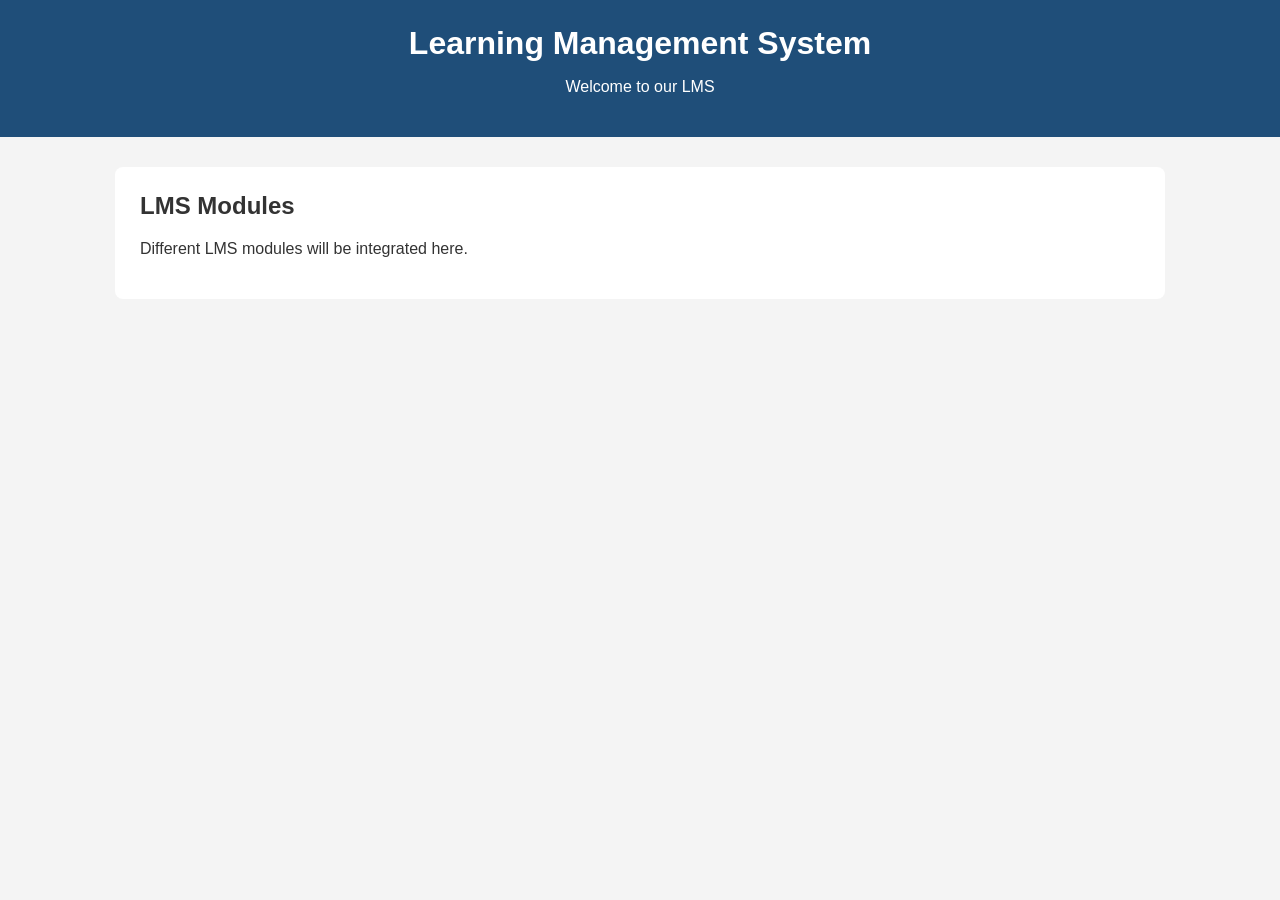
==== index.html @ fb687afc "Add basic LMS page" ====
<!DOCTYPE html>
<html lang="en">
<head>
    <meta charset="UTF-8">
    <meta name="viewport" content="width=device-width, initial-scale=1.0">

    <title>LMS - Learning Management System</title>

    <link rel="stylesheet" href="style.css">
</head>

<body>

    <header>
        <h1>Learning Management System</h1>
        <p>Welcome to our LMS</p>
    </header>

    <main>
        <h2>LMS Modules</h2>
        <p>Different LMS modules will be integrated here.</p>
    </main>

    <script src="script.js"></script>

</body>
</html>
---- style.css ----
body {
    font-family: Arial, sans-serif;
    margin: 0;
    background-color: #f4f4f4;
    color: #333;
}

header {
    background-color: #1f4e79;
    color: white;
    text-align: center;
    padding: 25px;
}

header h1 {
    margin: 0 0 10px;
}

main {
    width: 90%;
    max-width: 1000px;
    margin: 30px auto;
    background-color: white;
    padding: 25px;
    border-radius: 8px;
}

h2 {
    margin-top: 0;
}
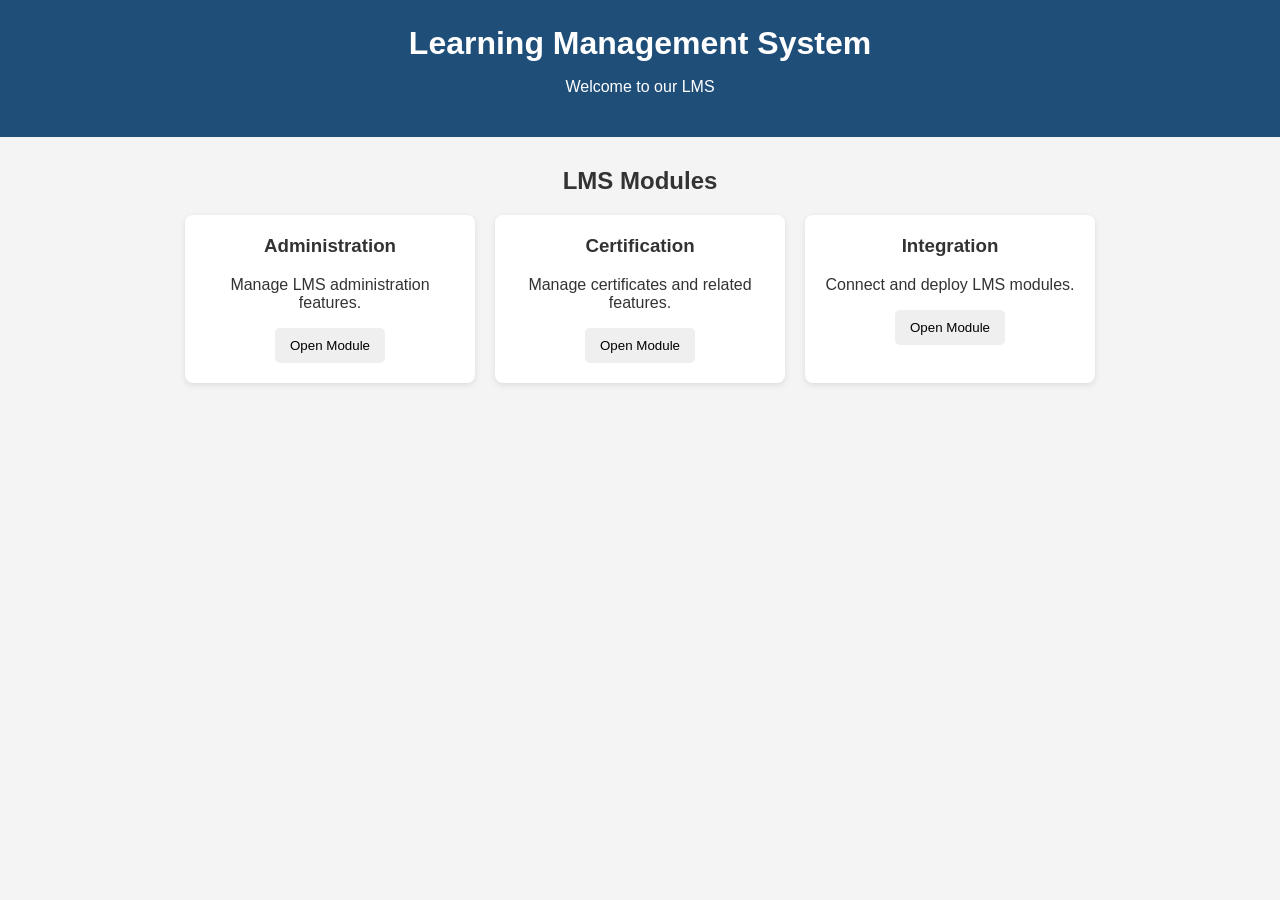
==== commit 6f91aeb9: "Create LMS module interface" ====
--- a/index.html
+++ b/index.html
@@ -18,7 +18,34 @@
 
     <main>
         <h2>LMS Modules</h2>
-        <p>Different LMS modules will be integrated here.</p>
+
+        <div class="modules">
+
+            <div class="module">
+                <h3>Administration</h3>
+                <p>Manage LMS administration features.</p>
+                <button onclick="openModule('Administration')">
+                    Open Module
+                </button>
+            </div>
+
+            <div class="module">
+                <h3>Certification</h3>
+                <p>Manage certificates and related features.</p>
+                <button onclick="openModule('Certification')">
+                    Open Module
+                </button>
+            </div>
+
+            <div class="module">
+                <h3>Integration</h3>
+                <p>Connect and deploy LMS modules.</p>
+                <button onclick="openModule('Integration')">
+                    Open Module
+                </button>
+            </div>
+
+        </div>
     </main>
 
     <script src="script.js"></script>
--- a/style.css
+++ b/style.css
@@ -20,11 +20,36 @@
     width: 90%;
     max-width: 1000px;
     margin: 30px auto;
-    background-color: white;
-    padding: 25px;
-    border-radius: 8px;
 }
 
-h2 {
+main h2 {
+    text-align: center;
+    margin-bottom: 20px;
+}
+
+.modules {
+    display: flex;
+    gap: 20px;
+    flex-wrap: wrap;
+    justify-content: center;
+}
+
+.module {
+    background-color: white;
+    width: 250px;
+    padding: 20px;
+    border-radius: 8px;
+    text-align: center;
+    box-shadow: 0 2px 6px rgba(0, 0, 0, 0.1);
+}
+
+.module h3 {
     margin-top: 0;
+}
+
+.module button {
+    padding: 10px 15px;
+    border: none;
+    border-radius: 5px;
+    cursor: pointer;
 }
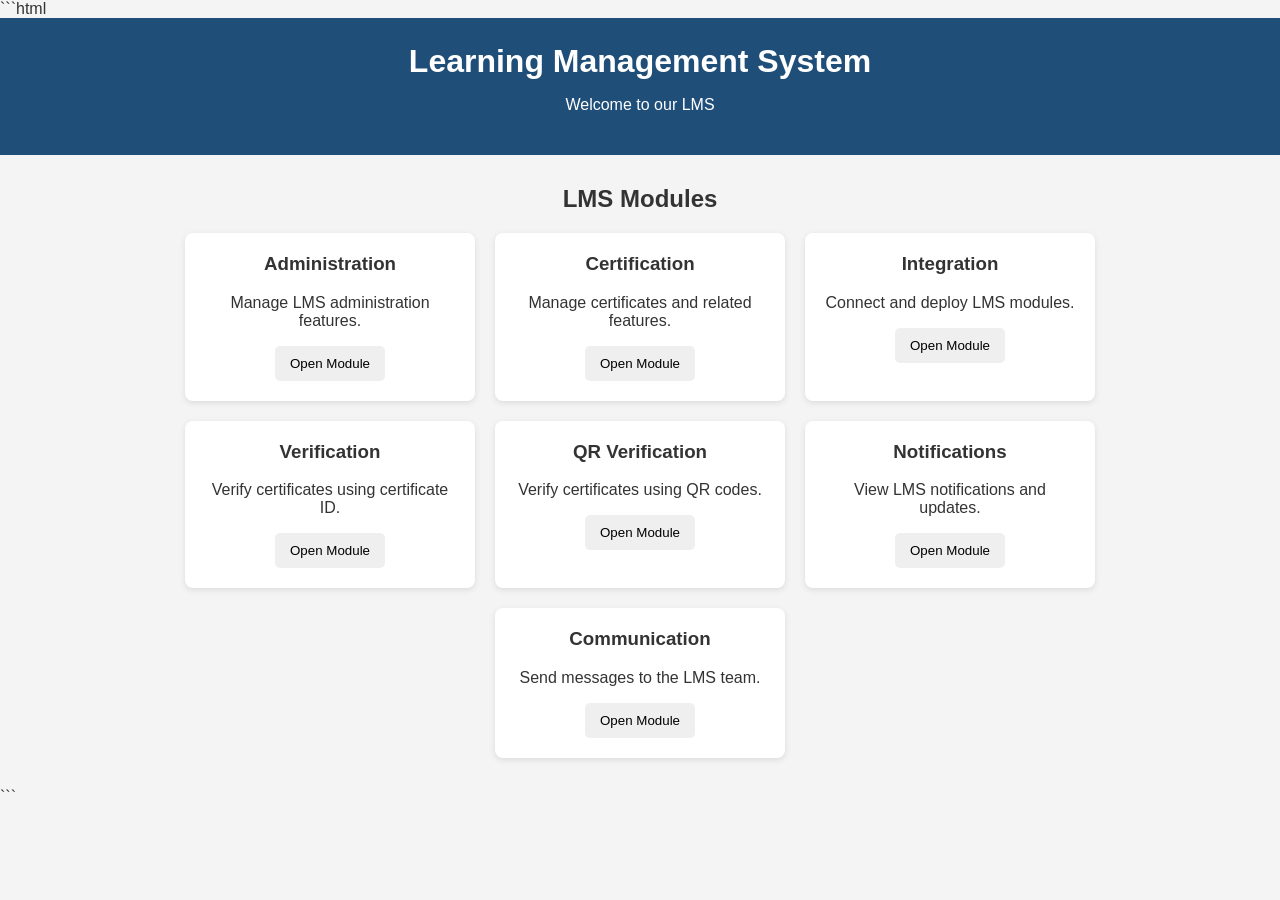
==== commit c0a4ebd4: "Integrate LMS modules with homepage" ====
--- a/index.html
+++ b/index.html
@@ -1,11 +1,11 @@
+```html
 <!DOCTYPE html>
 <html lang="en">
+
 <head>
     <meta charset="UTF-8">
     <meta name="viewport" content="width=device-width, initial-scale=1.0">
-
     <title>LMS - Learning Management System</title>
-
     <link rel="stylesheet" href="style.css">
 </head>
 
@@ -45,10 +45,44 @@
                 </button>
             </div>
 
+            <div class="module">
+                <h3>Verification</h3>
+                <p>Verify certificates using certificate ID.</p>
+                <button onclick="openModule('Verification')">
+                    Open Module
+                </button>
+            </div>
+
+            <div class="module">
+                <h3>QR Verification</h3>
+                <p>Verify certificates using QR codes.</p>
+                <button onclick="openModule('QR Verification')">
+                    Open Module
+                </button>
+            </div>
+
+            <div class="module">
+                <h3>Notifications</h3>
+                <p>View LMS notifications and updates.</p>
+                <button onclick="openModule('Notifications')">
+                    Open Module
+                </button>
+            </div>
+
+            <div class="module">
+                <h3>Communication</h3>
+                <p>Send messages to the LMS team.</p>
+                <button onclick="openModule('Communication')">
+                    Open Module
+                </button>
+            </div>
+
         </div>
     </main>
 
     <script src="script.js"></script>
 
 </body>
-</html>+
+</html>
+```
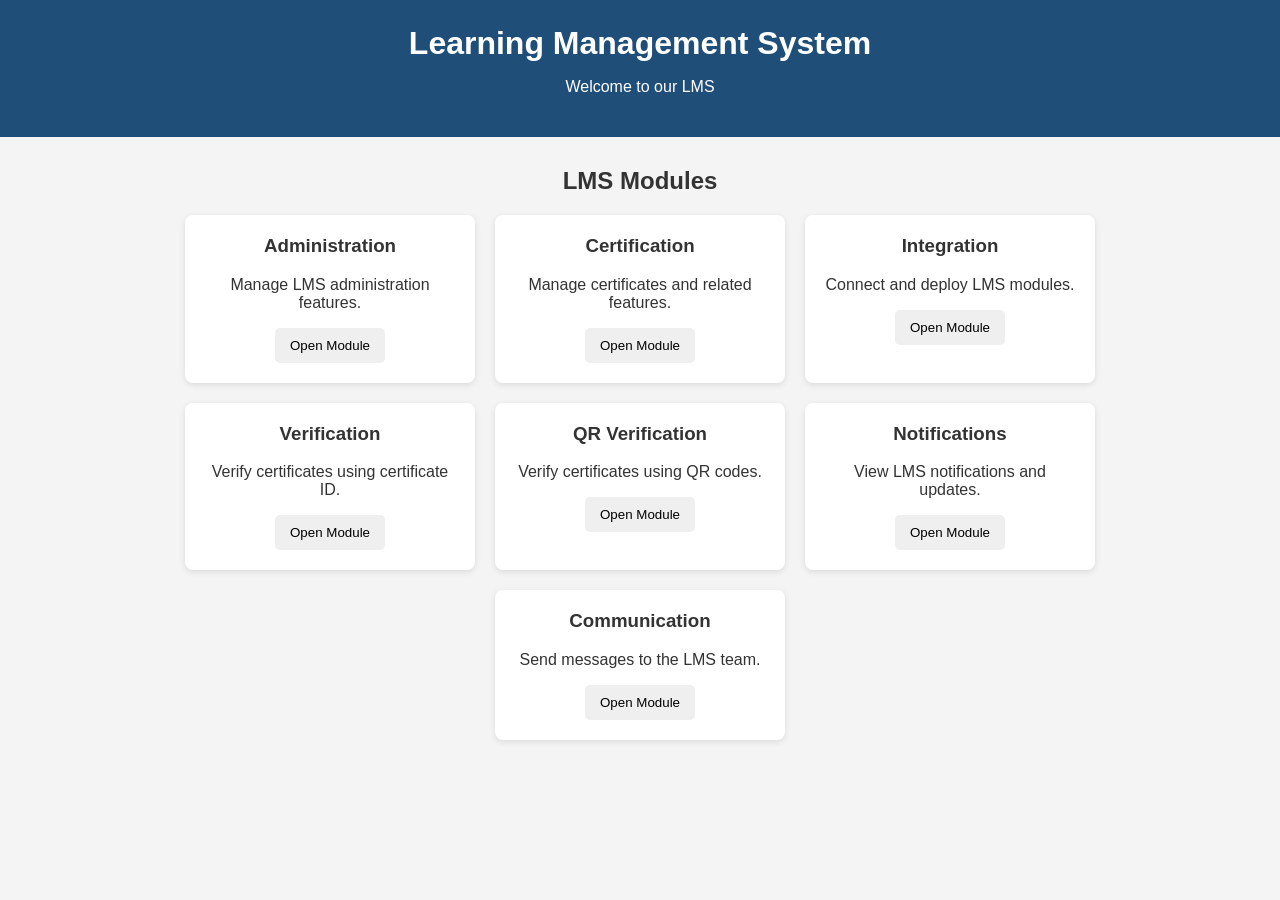
==== commit 65c02fa7: "Fix HTML code formatting" ====
--- a/index.html
+++ b/index.html
@@ -1,4 +1,3 @@
-```html
 <!DOCTYPE html>
 <html lang="en">
 
@@ -85,4 +84,3 @@
 </body>
 
 </html>
-```
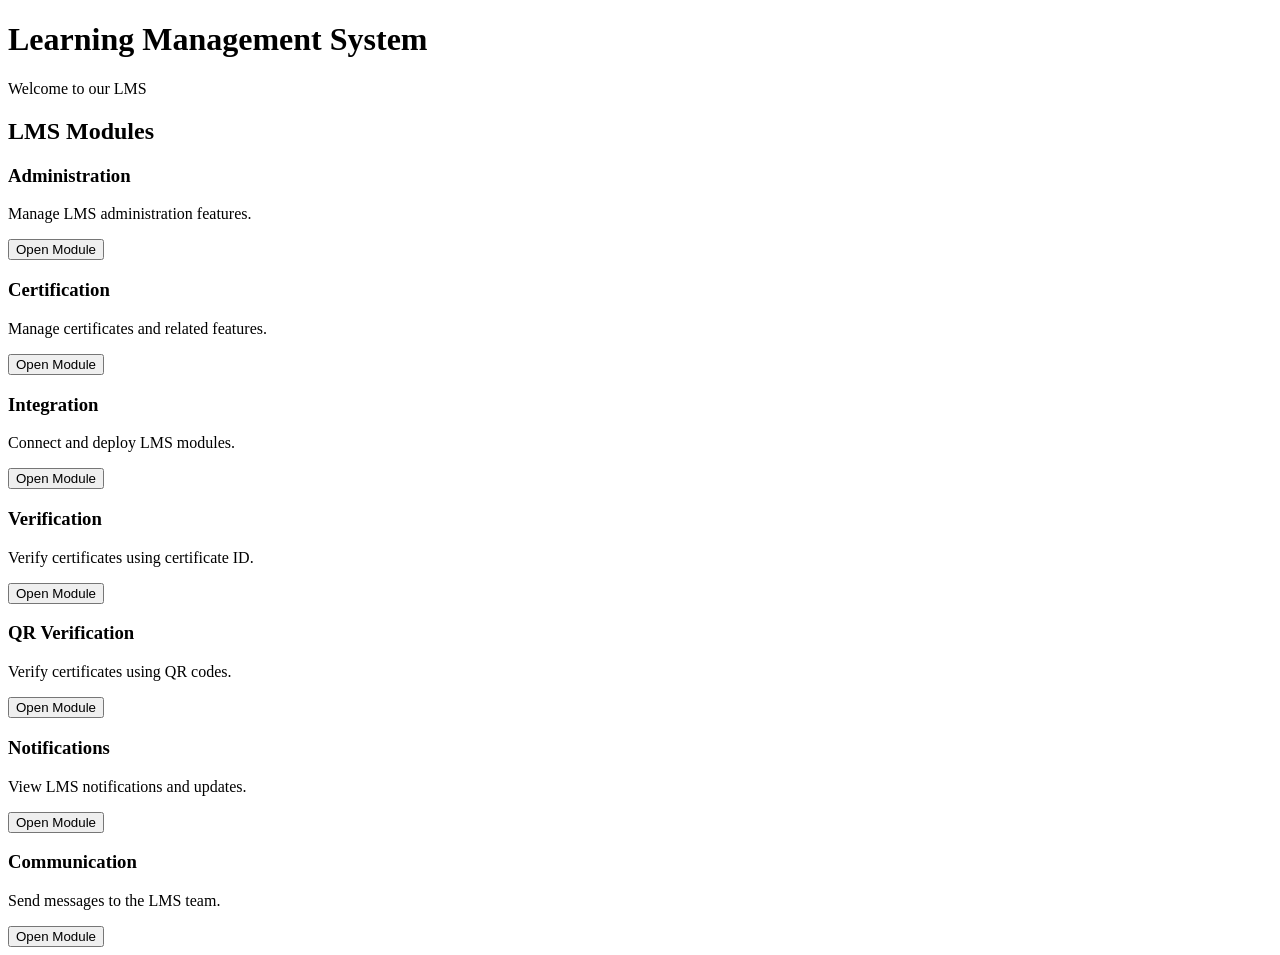
==== commit 3d76ad96: "Fix index HTML structure" ====
--- a/index.html
+++ b/index.html
@@ -1,86 +1,42 @@
-<!DOCTYPE html>
+﻿<!DOCTYPE html>
 <html lang="en">
-
 <head>
     <meta charset="UTF-8">
     <meta name="viewport" content="width=device-width, initial-scale=1.0">
-    <title>LMS - Learning Management System</title>
-    <link rel="stylesheet" href="style.css">
+    <title>Learning Management System</title>
 </head>
+<body>
+    <h1>Learning Management System</h1>
+    <p>Welcome to our LMS</p>
 
-<body>
+    <h2>LMS Modules</h2>
 
-    <header>
-        <h1>Learning Management System</h1>
-        <p>Welcome to our LMS</p>
-    </header>
+    <h3>Administration</h3>
+    <p>Manage LMS administration features.</p>
+    <button>Open Module</button>
 
-    <main>
-        <h2>LMS Modules</h2>
+    <h3>Certification</h3>
+    <p>Manage certificates and related features.</p>
+    <button>Open Module</button>
 
-        <div class="modules">
+    <h3>Integration</h3>
+    <p>Connect and deploy LMS modules.</p>
+    <button>Open Module</button>
 
-            <div class="module">
-                <h3>Administration</h3>
-                <p>Manage LMS administration features.</p>
-                <button onclick="openModule('Administration')">
-                    Open Module
-                </button>
-            </div>
+    <h3>Verification</h3>
+    <p>Verify certificates using certificate ID.</p>
+    <button>Open Module</button>
 
-            <div class="module">
-                <h3>Certification</h3>
-                <p>Manage certificates and related features.</p>
-                <button onclick="openModule('Certification')">
-                    Open Module
-                </button>
-            </div>
+    <h3>QR Verification</h3>
+    <p>Verify certificates using QR codes.</p>
+    <button>Open Module</button>
 
-            <div class="module">
-                <h3>Integration</h3>
-                <p>Connect and deploy LMS modules.</p>
-                <button onclick="openModule('Integration')">
-                    Open Module
-                </button>
-            </div>
+    <h3>Notifications</h3>
+    <p>View LMS notifications and updates.</p>
+    <button>Open Module</button>
 
-            <div class="module">
-                <h3>Verification</h3>
-                <p>Verify certificates using certificate ID.</p>
-                <button onclick="openModule('Verification')">
-                    Open Module
-                </button>
-            </div>
-
-            <div class="module">
-                <h3>QR Verification</h3>
-                <p>Verify certificates using QR codes.</p>
-                <button onclick="openModule('QR Verification')">
-                    Open Module
-                </button>
-            </div>
-
-            <div class="module">
-                <h3>Notifications</h3>
-                <p>View LMS notifications and updates.</p>
-                <button onclick="openModule('Notifications')">
-                    Open Module
-                </button>
-            </div>
-
-            <div class="module">
-                <h3>Communication</h3>
-                <p>Send messages to the LMS team.</p>
-                <button onclick="openModule('Communication')">
-                    Open Module
-                </button>
-            </div>
-
-        </div>
-    </main>
-
-    <script src="script.js"></script>
-
+    <h3>Communication</h3>
+    <p>Send messages to the LMS team.</p>
+    <button>Open Module</button>
 </body>
-
 </html>
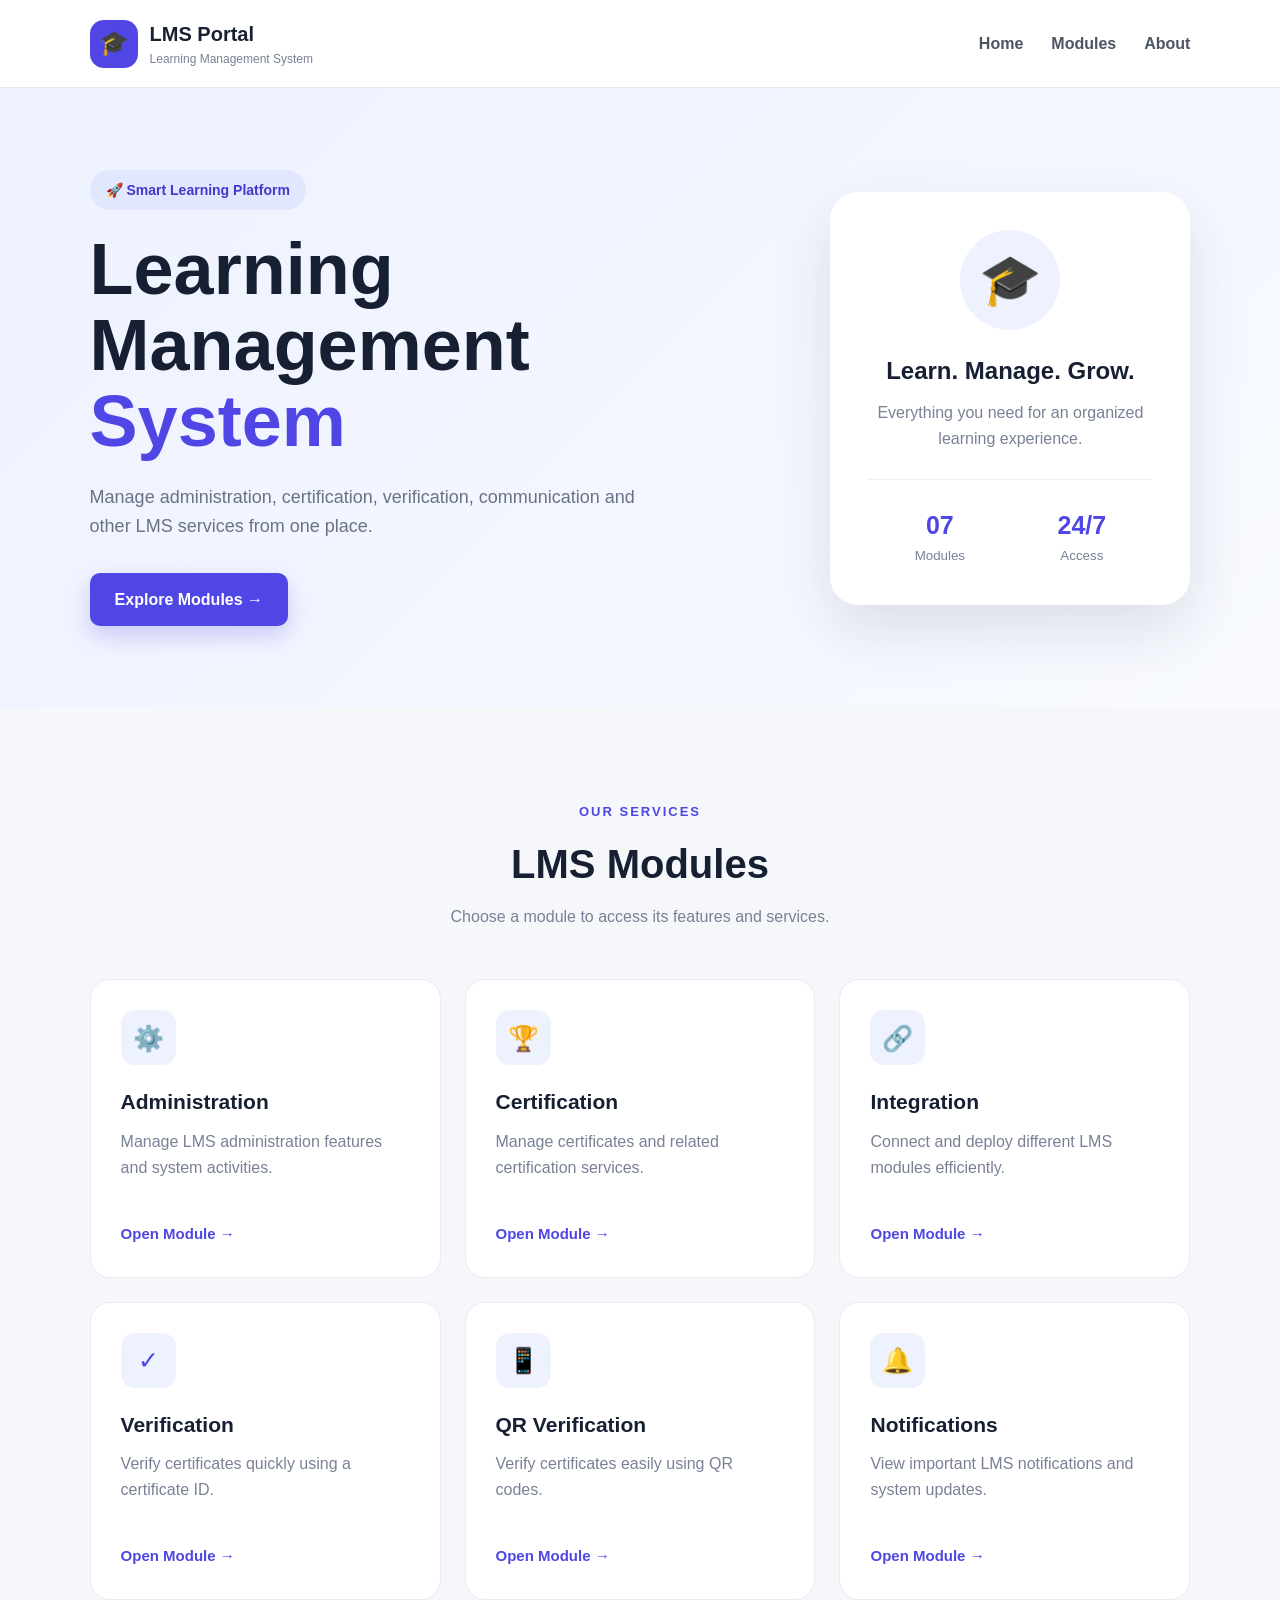
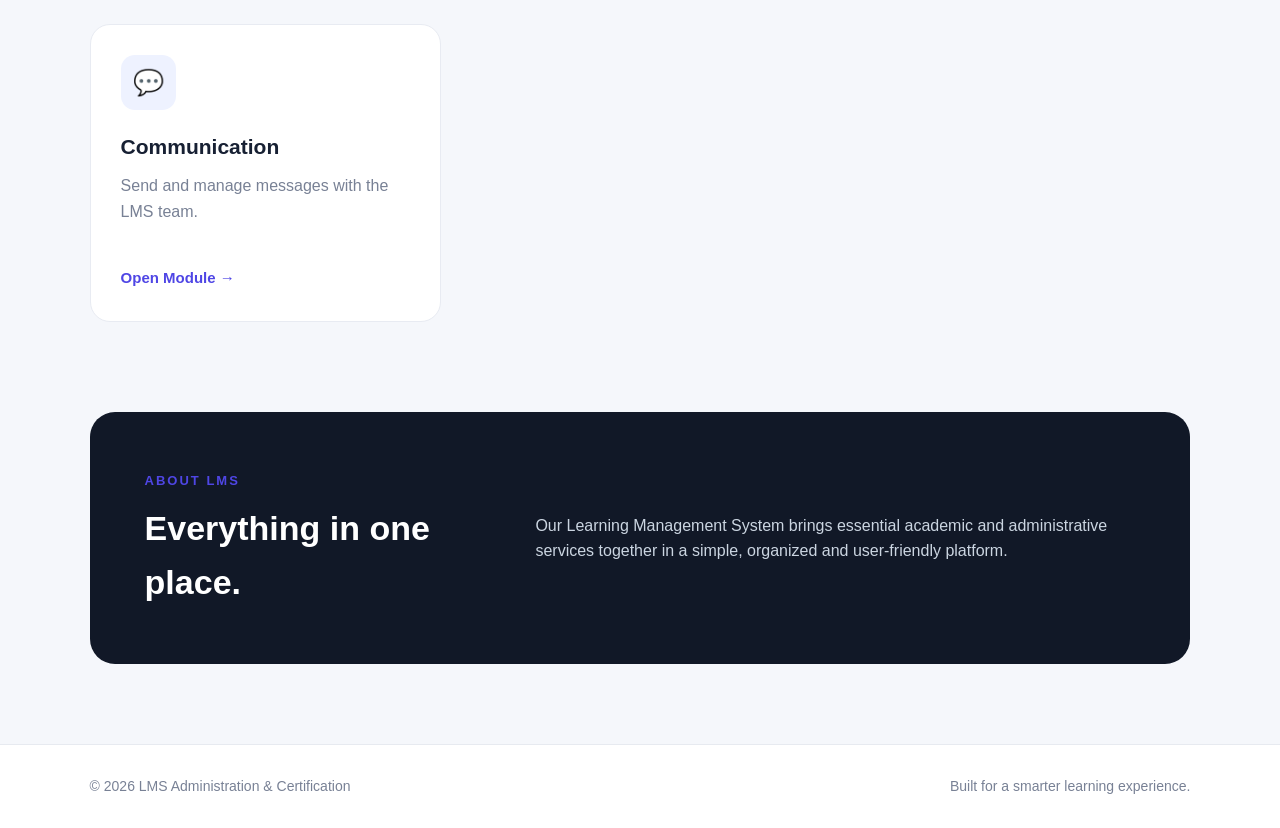
==== commit 34242433: "Create attractive LMS homepage" ====
--- a/index.html
+++ b/index.html
@@ -3,40 +3,142 @@
 <head>
     <meta charset="UTF-8">
     <meta name="viewport" content="width=device-width, initial-scale=1.0">
-    <title>Learning Management System</title>
+    <title>LMS Administration & Certification</title>
+    <link rel="stylesheet" href="style.css">
 </head>
 <body>
-    <h1>Learning Management System</h1>
-    <p>Welcome to our LMS</p>
 
-    <h2>LMS Modules</h2>
+    <header class="header">
+        <div class="logo">
+            <span class="logo-icon">🎓</span>
+            <div>
+                <h2>LMS Portal</h2>
+                <p>Learning Management System</p>
+            </div>
+        </div>
 
-    <h3>Administration</h3>
-    <p>Manage LMS administration features.</p>
-    <button>Open Module</button>
+        <nav>
+            <a href="#home">Home</a>
+            <a href="#modules">Modules</a>
+            <a href="#about">About</a>
+        </nav>
+    </header>
 
-    <h3>Certification</h3>
-    <p>Manage certificates and related features.</p>
-    <button>Open Module</button>
+    <main>
 
-    <h3>Integration</h3>
-    <p>Connect and deploy LMS modules.</p>
-    <button>Open Module</button>
+        <section class="hero" id="home">
+            <div class="hero-content">
+                <span class="badge">🚀 Smart Learning Platform</span>
 
-    <h3>Verification</h3>
-    <p>Verify certificates using certificate ID.</p>
-    <button>Open Module</button>
+                <h1>Learning Management<br>
+                    <span>System</span>
+                </h1>
 
-    <h3>QR Verification</h3>
-    <p>Verify certificates using QR codes.</p>
-    <button>Open Module</button>
+                <p>
+                    Manage administration, certification, verification,
+                    communication and other LMS services from one place.
+                </p>
 
-    <h3>Notifications</h3>
-    <p>View LMS notifications and updates.</p>
-    <button>Open Module</button>
+                <a href="#modules" class="hero-btn">Explore Modules →</a>
+            </div>
 
-    <h3>Communication</h3>
-    <p>Send messages to the LMS team.</p>
-    <button>Open Module</button>
+            <div class="hero-card">
+                <div class="circle">🎓</div>
+                <h3>Learn. Manage. Grow.</h3>
+                <p>Everything you need for an organized learning experience.</p>
+
+                <div class="stats">
+                    <div>
+                        <strong>07</strong>
+                        <small>Modules</small>
+                    </div>
+                    <div>
+                        <strong>24/7</strong>
+                        <small>Access</small>
+                    </div>
+                </div>
+            </div>
+        </section>
+
+        <section class="modules" id="modules">
+            <div class="section-heading">
+                <span>OUR SERVICES</span>
+                <h2>LMS Modules</h2>
+                <p>Choose a module to access its features and services.</p>
+            </div>
+
+            <div class="module-grid">
+
+                <div class="module-card">
+                    <div class="module-icon">⚙️</div>
+                    <h3>Administration</h3>
+                    <p>Manage LMS administration features and system activities.</p>
+                    <button>Open Module →</button>
+                </div>
+
+                <div class="module-card">
+                    <div class="module-icon">🏆</div>
+                    <h3>Certification</h3>
+                    <p>Manage certificates and related certification services.</p>
+                    <button>Open Module →</button>
+                </div>
+
+                <div class="module-card">
+                    <div class="module-icon">🔗</div>
+                    <h3>Integration</h3>
+                    <p>Connect and deploy different LMS modules efficiently.</p>
+                    <button>Open Module →</button>
+                </div>
+
+                <div class="module-card">
+                    <div class="module-icon">✓</div>
+                    <h3>Verification</h3>
+                    <p>Verify certificates quickly using a certificate ID.</p>
+                    <button>Open Module →</button>
+                </div>
+
+                <div class="module-card">
+                    <div class="module-icon">📱</div>
+                    <h3>QR Verification</h3>
+                    <p>Verify certificates easily using QR codes.</p>
+                    <button>Open Module →</button>
+                </div>
+
+                <div class="module-card">
+                    <div class="module-icon">🔔</div>
+                    <h3>Notifications</h3>
+                    <p>View important LMS notifications and system updates.</p>
+                    <button>Open Module →</button>
+                </div>
+
+                <div class="module-card">
+                    <div class="module-icon">💬</div>
+                    <h3>Communication</h3>
+                    <p>Send and manage messages with the LMS team.</p>
+                    <button>Open Module →</button>
+                </div>
+
+            </div>
+        </section>
+
+        <section class="about" id="about">
+            <div>
+                <span>ABOUT LMS</span>
+                <h2>Everything in one place.</h2>
+            </div>
+            <p>
+                Our Learning Management System brings essential academic
+                and administrative services together in a simple,
+                organized and user-friendly platform.
+            </p>
+        </section>
+
+    </main>
+
+    <footer>
+        <p>© 2026 LMS Administration & Certification</p>
+        <p>Built for a smarter learning experience.</p>
+    </footer>
+
 </body>
 </html>
--- a/style.css
+++ b/style.css
@@ -0,0 +1,347 @@
+﻿* {
+    margin: 0;
+    padding: 0;
+    box-sizing: border-box;
+}
+
+html {
+    scroll-behavior: smooth;
+}
+
+body {
+    font-family: Arial, Helvetica, sans-serif;
+    background: #f5f7fb;
+    color: #172033;
+    line-height: 1.6;
+}
+
+.header {
+    width: 100%;
+    padding: 18px 7%;
+    background: #ffffff;
+    display: flex;
+    align-items: center;
+    justify-content: space-between;
+    border-bottom: 1px solid #e7eaf0;
+    position: sticky;
+    top: 0;
+    z-index: 1000;
+}
+
+.logo {
+    display: flex;
+    align-items: center;
+    gap: 12px;
+}
+
+.logo-icon {
+    width: 48px;
+    height: 48px;
+    background: #4f46e5;
+    color: white;
+    display: flex;
+    align-items: center;
+    justify-content: center;
+    border-radius: 14px;
+    font-size: 24px;
+}
+
+.logo h2 {
+    font-size: 20px;
+}
+
+.logo p {
+    color: #788195;
+    font-size: 12px;
+}
+
+nav {
+    display: flex;
+    gap: 28px;
+}
+
+nav a {
+    text-decoration: none;
+    color: #4b5563;
+    font-weight: 600;
+    transition: 0.3s;
+}
+
+nav a:hover {
+    color: #4f46e5;
+}
+
+.hero {
+    min-height: 620px;
+    padding: 80px 7%;
+    display: flex;
+    align-items: center;
+    justify-content: space-between;
+    gap: 60px;
+    background: linear-gradient(135deg, #eef2ff, #f8faff);
+}
+
+.hero-content {
+    max-width: 650px;
+}
+
+.badge {
+    display: inline-block;
+    background: #e0e7ff;
+    color: #4338ca;
+    padding: 9px 16px;
+    border-radius: 30px;
+    font-size: 14px;
+    font-weight: bold;
+    margin-bottom: 22px;
+}
+
+.hero h1 {
+    font-size: clamp(42px, 6vw, 72px);
+    line-height: 1.05;
+    margin-bottom: 24px;
+}
+
+.hero h1 span {
+    color: #4f46e5;
+}
+
+.hero-content > p {
+    max-width: 590px;
+    color: #687386;
+    font-size: 18px;
+    margin-bottom: 32px;
+}
+
+.hero-btn {
+    display: inline-block;
+    text-decoration: none;
+    background: #4f46e5;
+    color: white;
+    padding: 14px 25px;
+    border-radius: 10px;
+    font-weight: bold;
+    box-shadow: 0 10px 25px rgba(79, 70, 229, 0.25);
+    transition: 0.3s;
+}
+
+.hero-btn:hover {
+    transform: translateY(-3px);
+}
+
+.hero-card {
+    width: 360px;
+    padding: 38px;
+    background: white;
+    border-radius: 28px;
+    box-shadow: 0 25px 60px rgba(31, 41, 55, 0.12);
+    text-align: center;
+}
+
+.circle {
+    width: 100px;
+    height: 100px;
+    margin: 0 auto 22px;
+    background: #eef2ff;
+    border-radius: 50%;
+    display: flex;
+    align-items: center;
+    justify-content: center;
+    font-size: 50px;
+}
+
+.hero-card h3 {
+    font-size: 24px;
+    margin-bottom: 10px;
+}
+
+.hero-card p {
+    color: #788195;
+}
+
+.stats {
+    display: flex;
+    justify-content: space-around;
+    margin-top: 28px;
+    padding-top: 25px;
+    border-top: 1px solid #edf0f5;
+}
+
+.stats div {
+    display: flex;
+    flex-direction: column;
+}
+
+.stats strong {
+    font-size: 25px;
+    color: #4f46e5;
+}
+
+.stats small {
+    color: #788195;
+}
+
+.modules {
+    padding: 90px 7%;
+}
+
+.section-heading {
+    text-align: center;
+    margin-bottom: 50px;
+}
+
+.section-heading > span,
+.about span {
+    color: #4f46e5;
+    font-size: 13px;
+    font-weight: bold;
+    letter-spacing: 2px;
+}
+
+.section-heading h2 {
+    font-size: 40px;
+    margin: 8px 0;
+}
+
+.section-heading p {
+    color: #788195;
+}
+
+.module-grid {
+    display: grid;
+    grid-template-columns: repeat(3, 1fr);
+    gap: 24px;
+}
+
+.module-card {
+    background: white;
+    padding: 30px;
+    border-radius: 20px;
+    border: 1px solid #e8ebf2;
+    transition: 0.3s;
+}
+
+.module-card:hover {
+    transform: translateY(-8px);
+    box-shadow: 0 18px 40px rgba(31, 41, 55, 0.10);
+    border-color: #c7d2fe;
+}
+
+.module-icon {
+    width: 55px;
+    height: 55px;
+    background: #eef2ff;
+    color: #4f46e5;
+    border-radius: 14px;
+    display: flex;
+    align-items: center;
+    justify-content: center;
+    font-size: 25px;
+    margin-bottom: 20px;
+}
+
+.module-card h3 {
+    font-size: 21px;
+    margin-bottom: 10px;
+}
+
+.module-card p {
+    color: #788195;
+    min-height: 72px;
+    margin-bottom: 20px;
+}
+
+.module-card button {
+    border: none;
+    background: transparent;
+    color: #4f46e5;
+    font-weight: bold;
+    cursor: pointer;
+    font-size: 15px;
+}
+
+.about {
+    margin: 0 7% 80px;
+    padding: 55px;
+    background: #111827;
+    color: white;
+    border-radius: 25px;
+    display: flex;
+    justify-content: space-between;
+    align-items: center;
+    gap: 50px;
+}
+
+.about h2 {
+    font-size: 34px;
+    margin-top: 8px;
+}
+
+.about p {
+    max-width: 600px;
+    color: #cbd5e1;
+}
+
+footer {
+    padding: 30px 7%;
+    background: white;
+    border-top: 1px solid #e7eaf0;
+    display: flex;
+    justify-content: space-between;
+    color: #788195;
+    font-size: 14px;
+}
+
+@media (max-width: 900px) {
+    .hero {
+        flex-direction: column;
+        text-align: center;
+    }
+
+    .hero-card {
+        width: 100%;
+        max-width: 420px;
+    }
+
+    .module-grid {
+        grid-template-columns: repeat(2, 1fr);
+    }
+
+    .about {
+        flex-direction: column;
+        align-items: flex-start;
+    }
+}
+
+@media (max-width: 600px) {
+    .header {
+        padding: 15px 5%;
+    }
+
+    nav {
+        display: none;
+    }
+
+    .hero {
+        padding: 60px 5%;
+    }
+
+    .modules {
+        padding: 65px 5%;
+    }
+
+    .module-grid {
+        grid-template-columns: 1fr;
+    }
+
+    .about {
+        margin: 0 5% 60px;
+        padding: 35px 25px;
+    }
+
+    footer {
+        flex-direction: column;
+        gap: 8px;
+        padding: 25px 5%;
+    }
+}
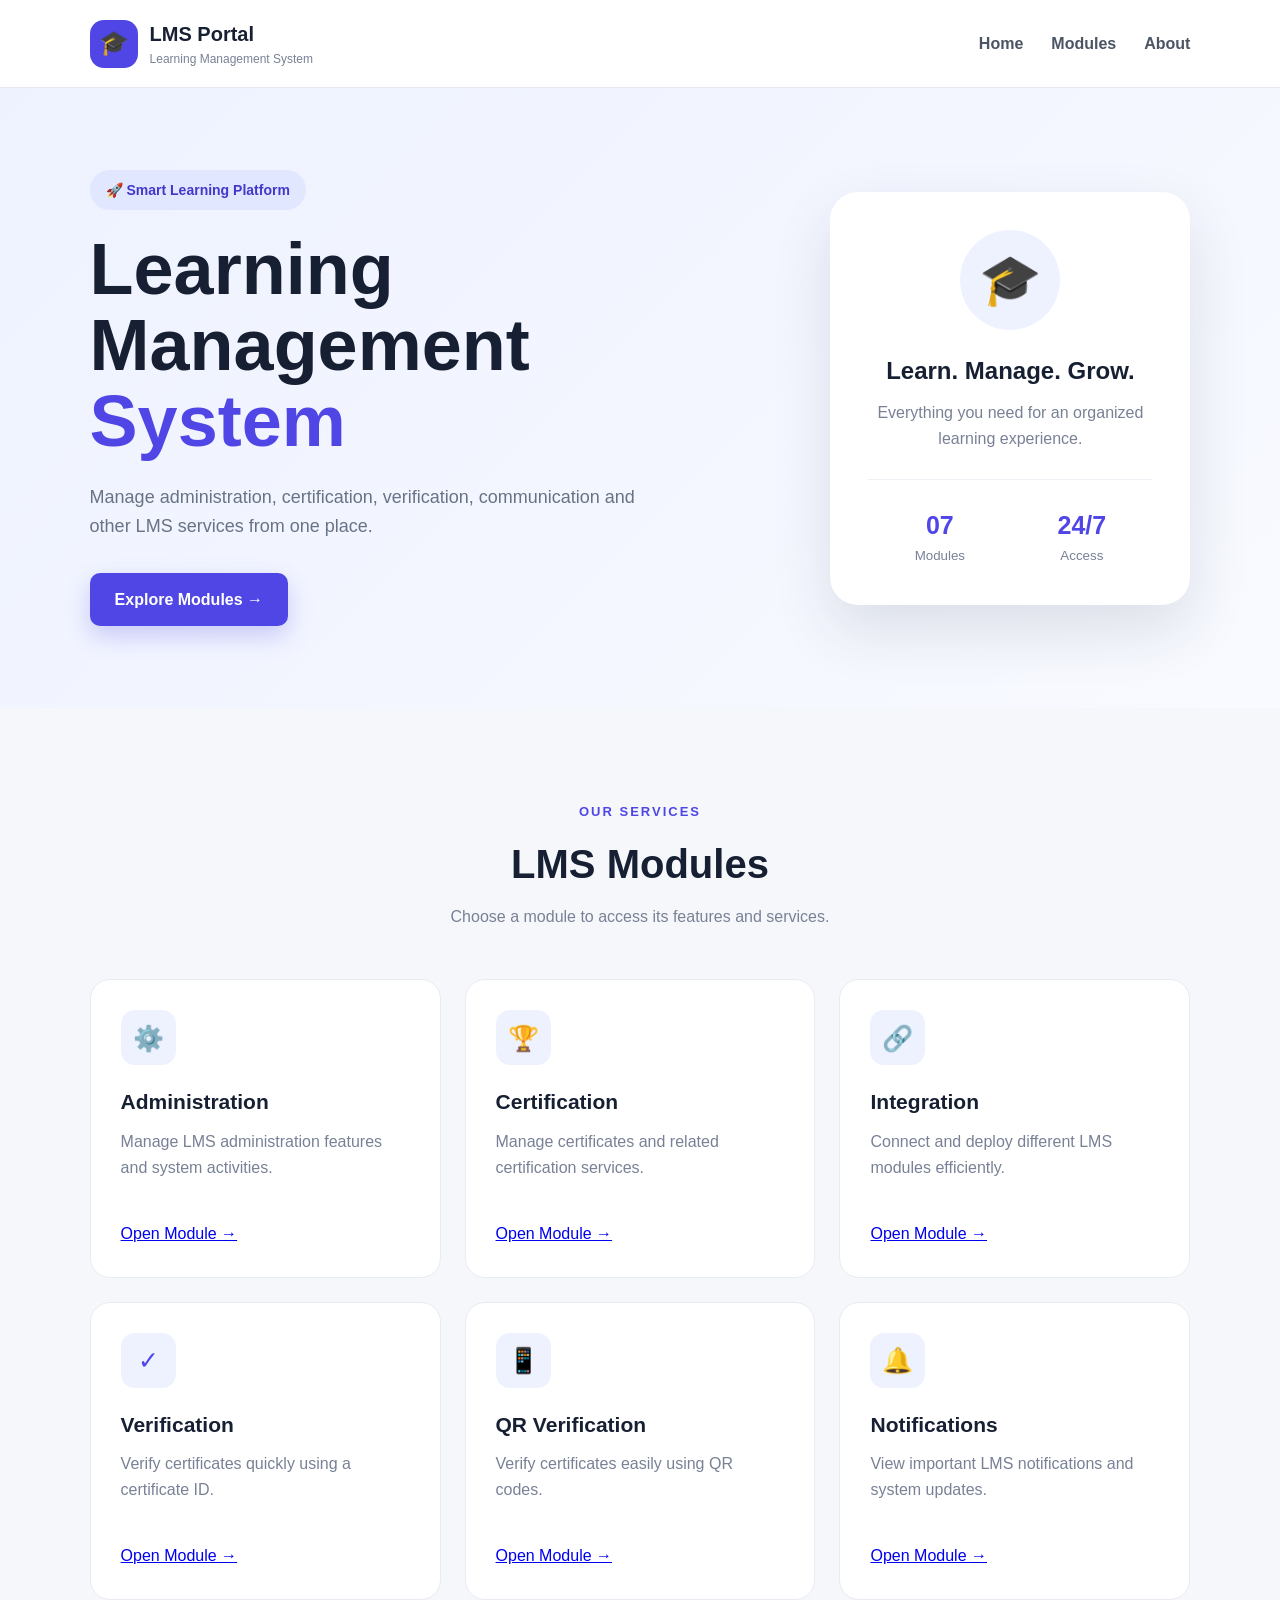
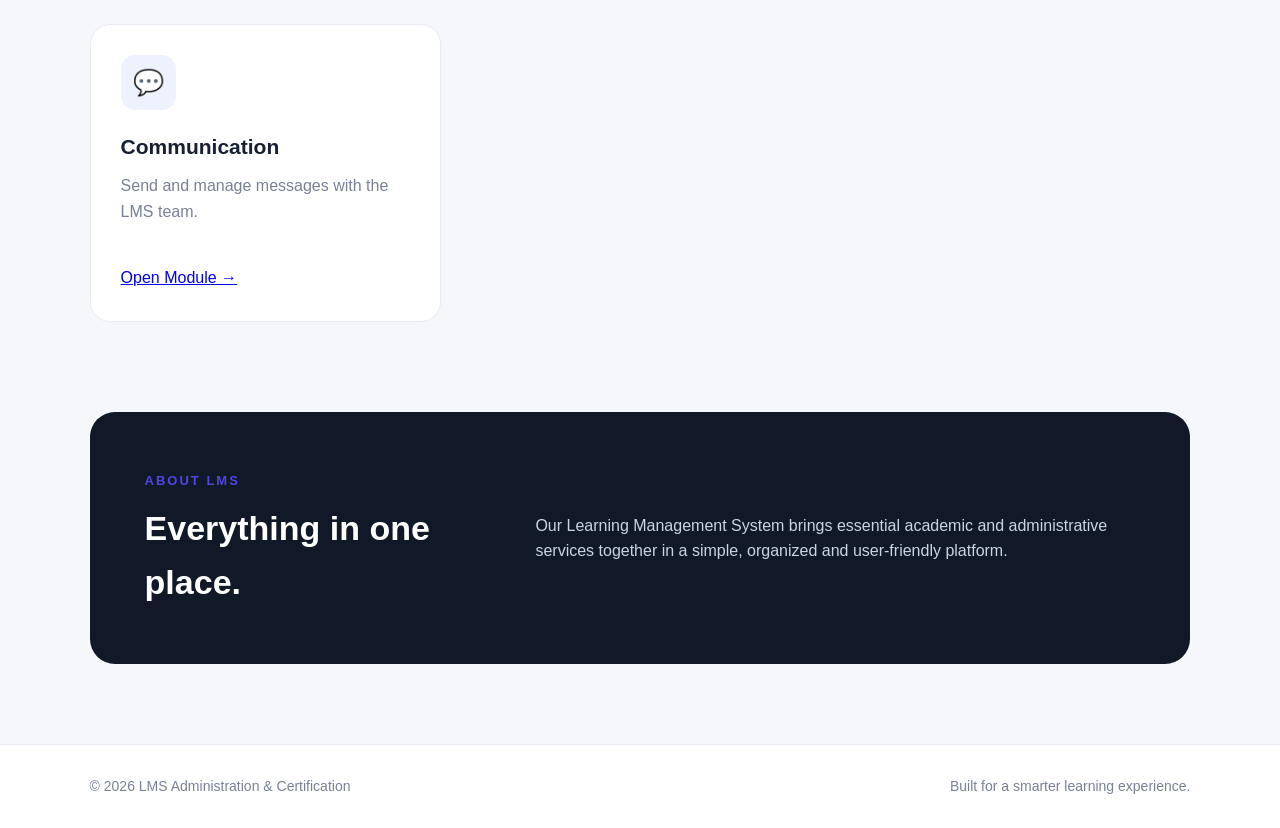
==== commit be786ed1: "Connect LMS module buttons" ====
--- a/index.html
+++ b/index.html
@@ -8,137 +8,137 @@
 </head>
 <body>
 
-    <header class="header">
-        <div class="logo">
-            <span class="logo-icon">🎓</span>
+<header class="header">
+    <div class="logo">
+        <span class="logo-icon">🎓</span>
+        <div>
+            <h2>LMS Portal</h2>
+            <p>Learning Management System</p>
+        </div>
+    </div>
+
+    <nav>
+        <a href="#home">Home</a>
+        <a href="#modules">Modules</a>
+        <a href="#about">About</a>
+    </nav>
+</header>
+
+<main>
+
+<section class="hero" id="home">
+    <div class="hero-content">
+        <span class="badge">🚀 Smart Learning Platform</span>
+
+        <h1>Learning Management<br>
+            <span>System</span>
+        </h1>
+
+        <p>
+            Manage administration, certification, verification,
+            communication and other LMS services from one place.
+        </p>
+
+        <a href="#modules" class="hero-btn">Explore Modules →</a>
+    </div>
+
+    <div class="hero-card">
+        <div class="circle">🎓</div>
+        <h3>Learn. Manage. Grow.</h3>
+        <p>Everything you need for an organized learning experience.</p>
+
+        <div class="stats">
             <div>
-                <h2>LMS Portal</h2>
-                <p>Learning Management System</p>
+                <strong>07</strong>
+                <small>Modules</small>
+            </div>
+            <div>
+                <strong>24/7</strong>
+                <small>Access</small>
             </div>
         </div>
+    </div>
+</section>
 
-        <nav>
-            <a href="#home">Home</a>
-            <a href="#modules">Modules</a>
-            <a href="#about">About</a>
-        </nav>
-    </header>
+<section class="modules" id="modules">
+    <div class="section-heading">
+        <span>OUR SERVICES</span>
+        <h2>LMS Modules</h2>
+        <p>Choose a module to access its features and services.</p>
+    </div>
 
-    <main>
+    <div class="module-grid">
 
-        <section class="hero" id="home">
-            <div class="hero-content">
-                <span class="badge">🚀 Smart Learning Platform</span>
+        <div class="module-card">
+            <div class="module-icon">⚙️</div>
+            <h3>Administration</h3>
+            <p>Manage LMS administration features and system activities.</p>
+            <a href="admin/index.html" class="module-btn">Open Module →</a>
+        </div>
 
-                <h1>Learning Management<br>
-                    <span>System</span>
-                </h1>
+        <div class="module-card">
+            <div class="module-icon">🏆</div>
+            <h3>Certification</h3>
+            <p>Manage certificates and related certification services.</p>
+            <a href="certification/index.html" class="module-btn">Open Module →</a>
+        </div>
 
-                <p>
-                    Manage administration, certification, verification,
-                    communication and other LMS services from one place.
-                </p>
+        <div class="module-card">
+            <div class="module-icon">🔗</div>
+            <h3>Integration</h3>
+            <p>Connect and deploy different LMS modules efficiently.</p>
+            <a href="integration/index.html" class="module-btn">Open Module →</a>
+        </div>
 
-                <a href="#modules" class="hero-btn">Explore Modules →</a>
-            </div>
+        <div class="module-card">
+            <div class="module-icon">✓</div>
+            <h3>Verification</h3>
+            <p>Verify certificates quickly using a certificate ID.</p>
+            <a href="verification/index.html" class="module-btn">Open Module →</a>
+        </div>
 
-            <div class="hero-card">
-                <div class="circle">🎓</div>
-                <h3>Learn. Manage. Grow.</h3>
-                <p>Everything you need for an organized learning experience.</p>
+        <div class="module-card">
+            <div class="module-icon">📱</div>
+            <h3>QR Verification</h3>
+            <p>Verify certificates easily using QR codes.</p>
+            <a href="qr/index.html" class="module-btn">Open Module →</a>
+        </div>
 
-                <div class="stats">
-                    <div>
-                        <strong>07</strong>
-                        <small>Modules</small>
-                    </div>
-                    <div>
-                        <strong>24/7</strong>
-                        <small>Access</small>
-                    </div>
-                </div>
-            </div>
-        </section>
+        <div class="module-card">
+            <div class="module-icon">🔔</div>
+            <h3>Notifications</h3>
+            <p>View important LMS notifications and system updates.</p>
+            <a href="notifications/index.html" class="module-btn">Open Module →</a>
+        </div>
 
-        <section class="modules" id="modules">
-            <div class="section-heading">
-                <span>OUR SERVICES</span>
-                <h2>LMS Modules</h2>
-                <p>Choose a module to access its features and services.</p>
-            </div>
+        <div class="module-card">
+            <div class="module-icon">💬</div>
+            <h3>Communication</h3>
+            <p>Send and manage messages with the LMS team.</p>
+            <a href="communication/index.html" class="module-btn">Open Module →</a>
+        </div>
 
-            <div class="module-grid">
+    </div>
+</section>
 
-                <div class="module-card">
-                    <div class="module-icon">⚙️</div>
-                    <h3>Administration</h3>
-                    <p>Manage LMS administration features and system activities.</p>
-                    <button>Open Module →</button>
-                </div>
+<section class="about" id="about">
+    <div>
+        <span>ABOUT LMS</span>
+        <h2>Everything in one place.</h2>
+    </div>
+    <p>
+        Our Learning Management System brings essential academic
+        and administrative services together in a simple,
+        organized and user-friendly platform.
+    </p>
+</section>
 
-                <div class="module-card">
-                    <div class="module-icon">🏆</div>
-                    <h3>Certification</h3>
-                    <p>Manage certificates and related certification services.</p>
-                    <button>Open Module →</button>
-                </div>
+</main>
 
-                <div class="module-card">
-                    <div class="module-icon">🔗</div>
-                    <h3>Integration</h3>
-                    <p>Connect and deploy different LMS modules efficiently.</p>
-                    <button>Open Module →</button>
-                </div>
-
-                <div class="module-card">
-                    <div class="module-icon">✓</div>
-                    <h3>Verification</h3>
-                    <p>Verify certificates quickly using a certificate ID.</p>
-                    <button>Open Module →</button>
-                </div>
-
-                <div class="module-card">
-                    <div class="module-icon">📱</div>
-                    <h3>QR Verification</h3>
-                    <p>Verify certificates easily using QR codes.</p>
-                    <button>Open Module →</button>
-                </div>
-
-                <div class="module-card">
-                    <div class="module-icon">🔔</div>
-                    <h3>Notifications</h3>
-                    <p>View important LMS notifications and system updates.</p>
-                    <button>Open Module →</button>
-                </div>
-
-                <div class="module-card">
-                    <div class="module-icon">💬</div>
-                    <h3>Communication</h3>
-                    <p>Send and manage messages with the LMS team.</p>
-                    <button>Open Module →</button>
-                </div>
-
-            </div>
-        </section>
-
-        <section class="about" id="about">
-            <div>
-                <span>ABOUT LMS</span>
-                <h2>Everything in one place.</h2>
-            </div>
-            <p>
-                Our Learning Management System brings essential academic
-                and administrative services together in a simple,
-                organized and user-friendly platform.
-            </p>
-        </section>
-
-    </main>
-
-    <footer>
-        <p>© 2026 LMS Administration & Certification</p>
-        <p>Built for a smarter learning experience.</p>
-    </footer>
+<footer>
+    <p>© 2026 LMS Administration & Certification</p>
+    <p>Built for a smarter learning experience.</p>
+</footer>
 
 </body>
 </html>
